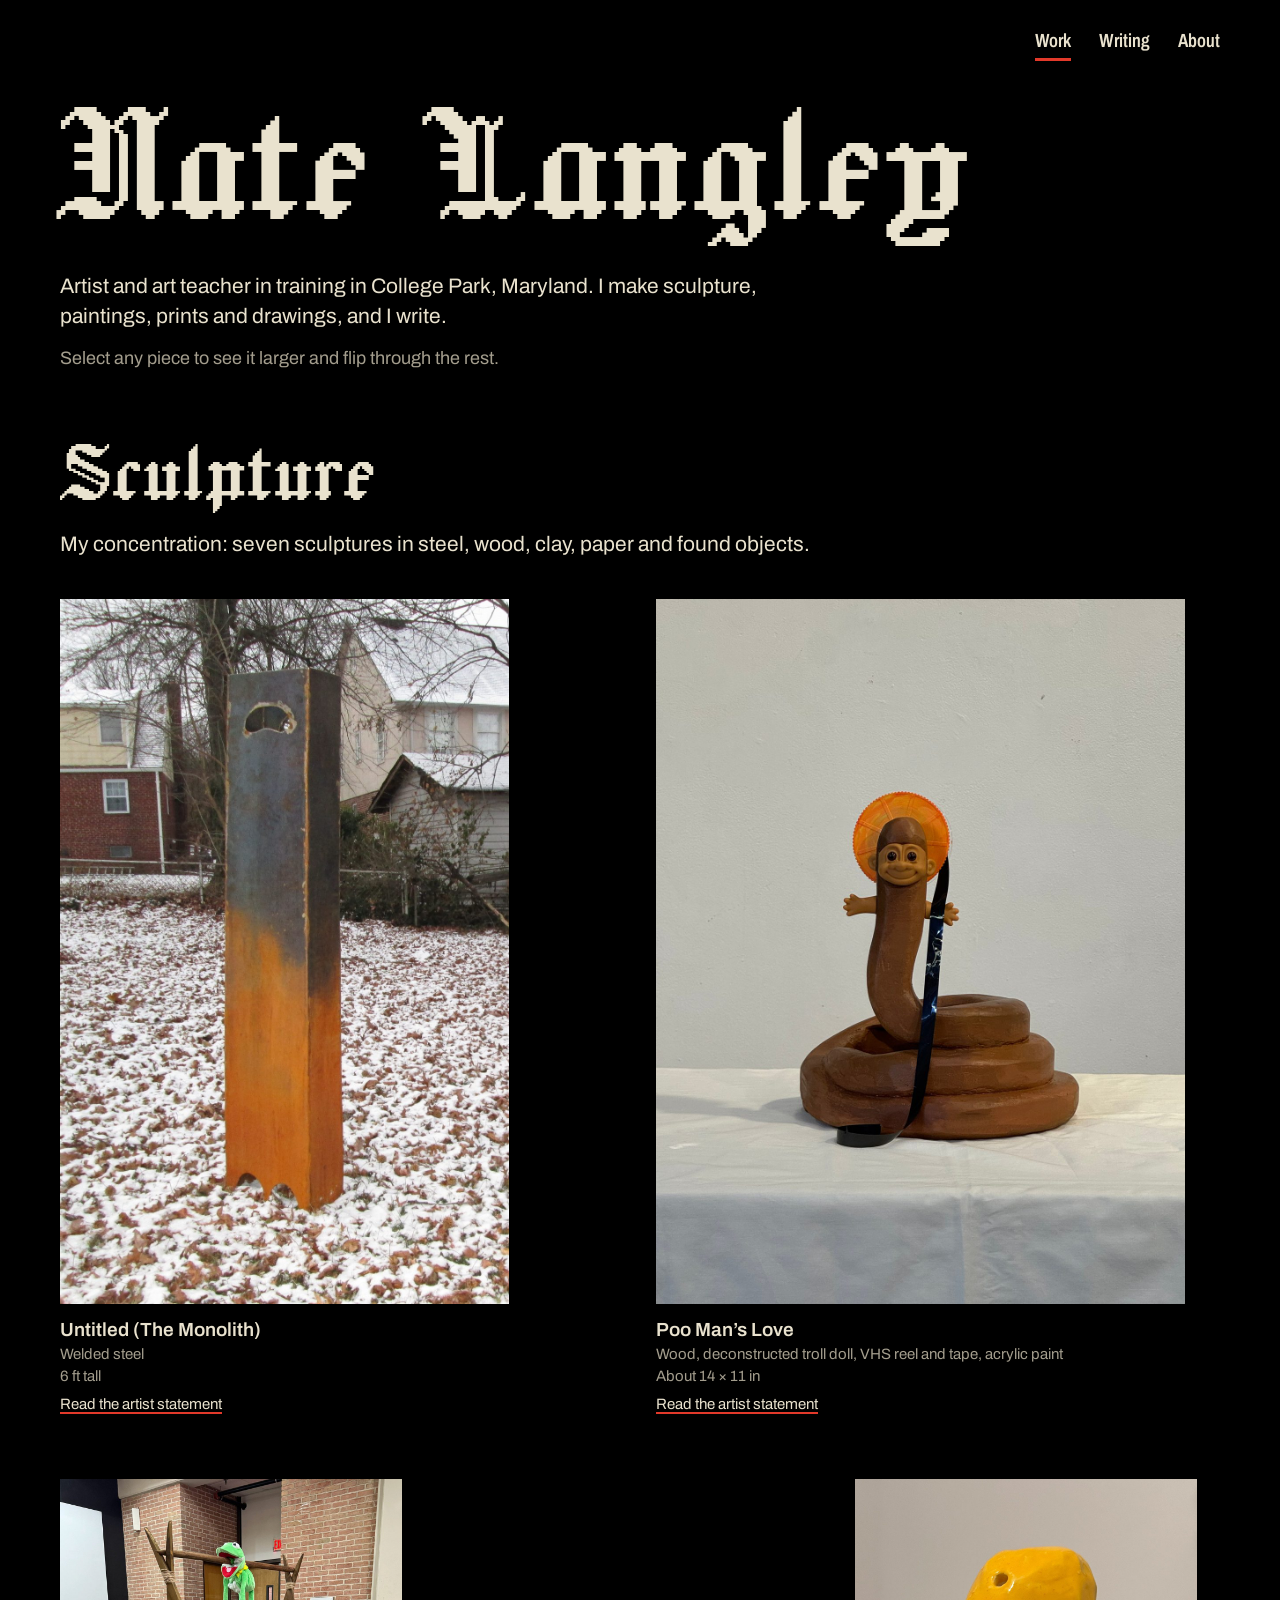
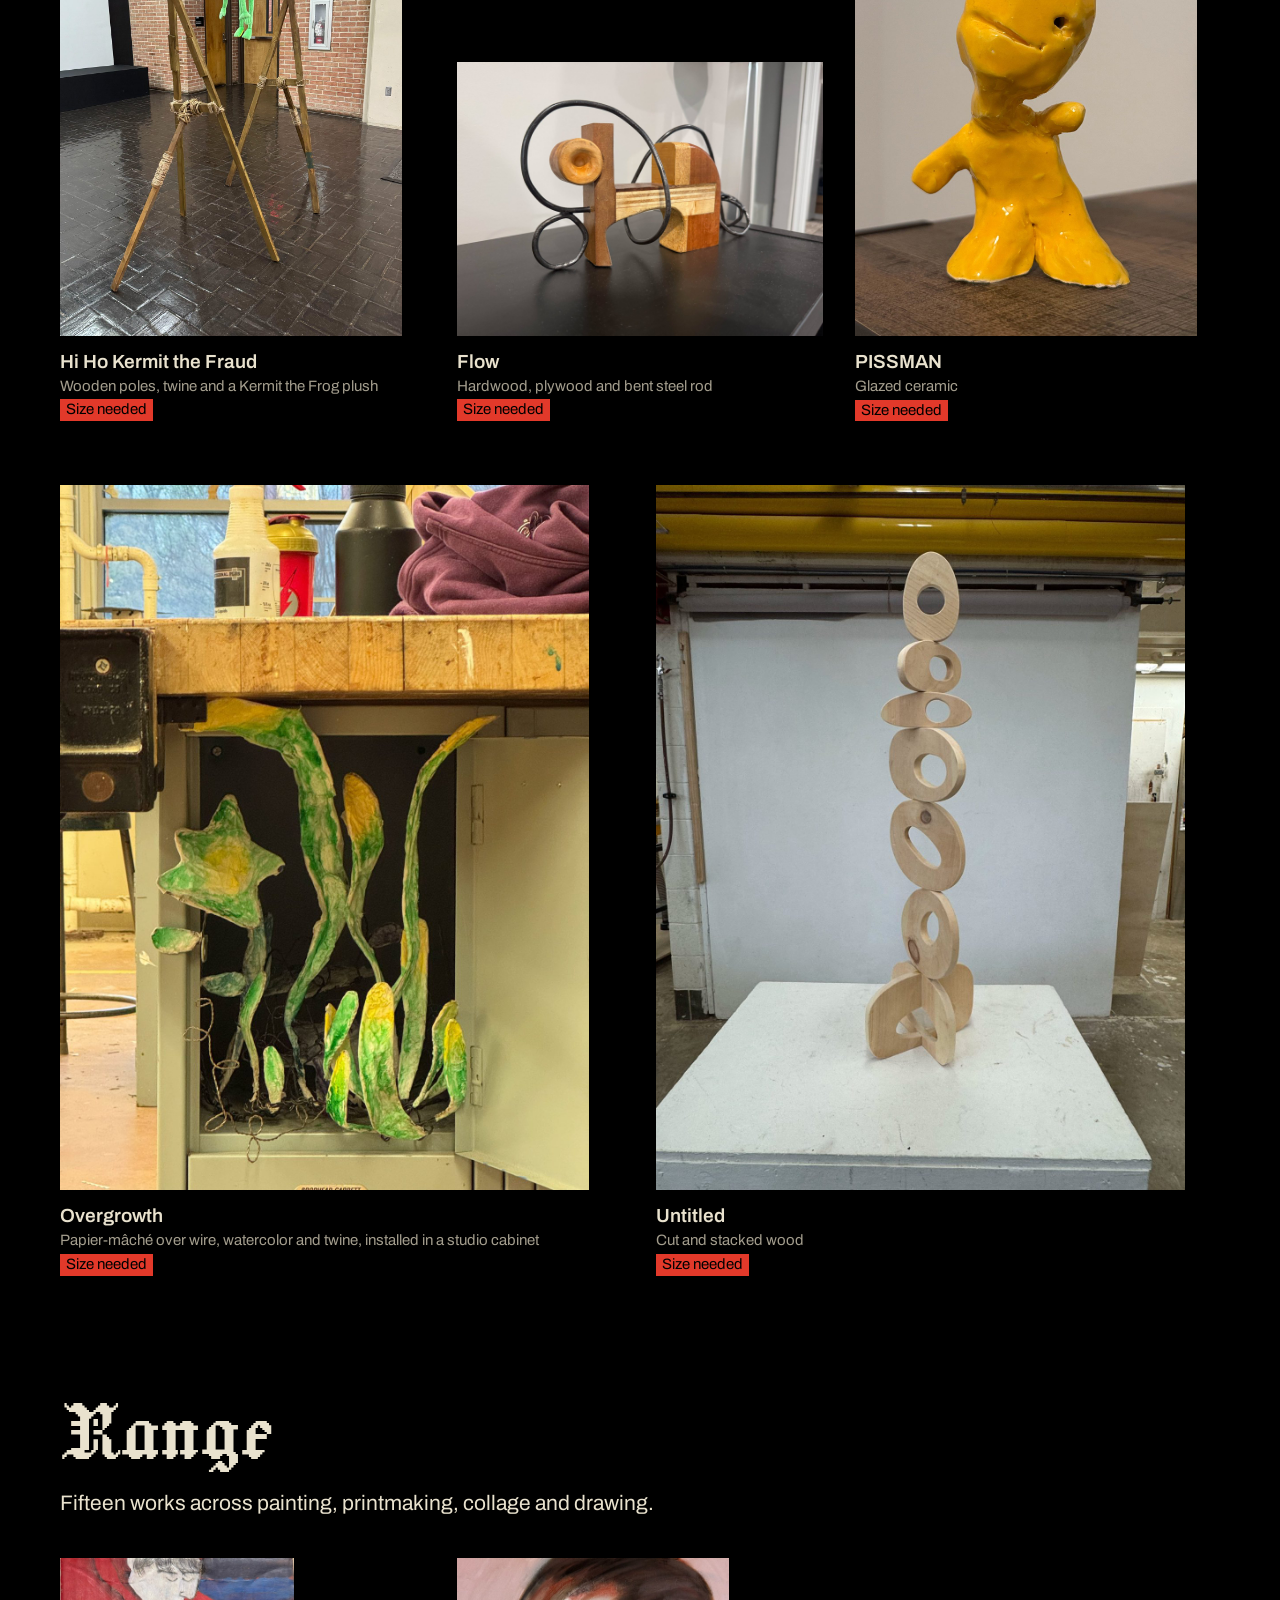
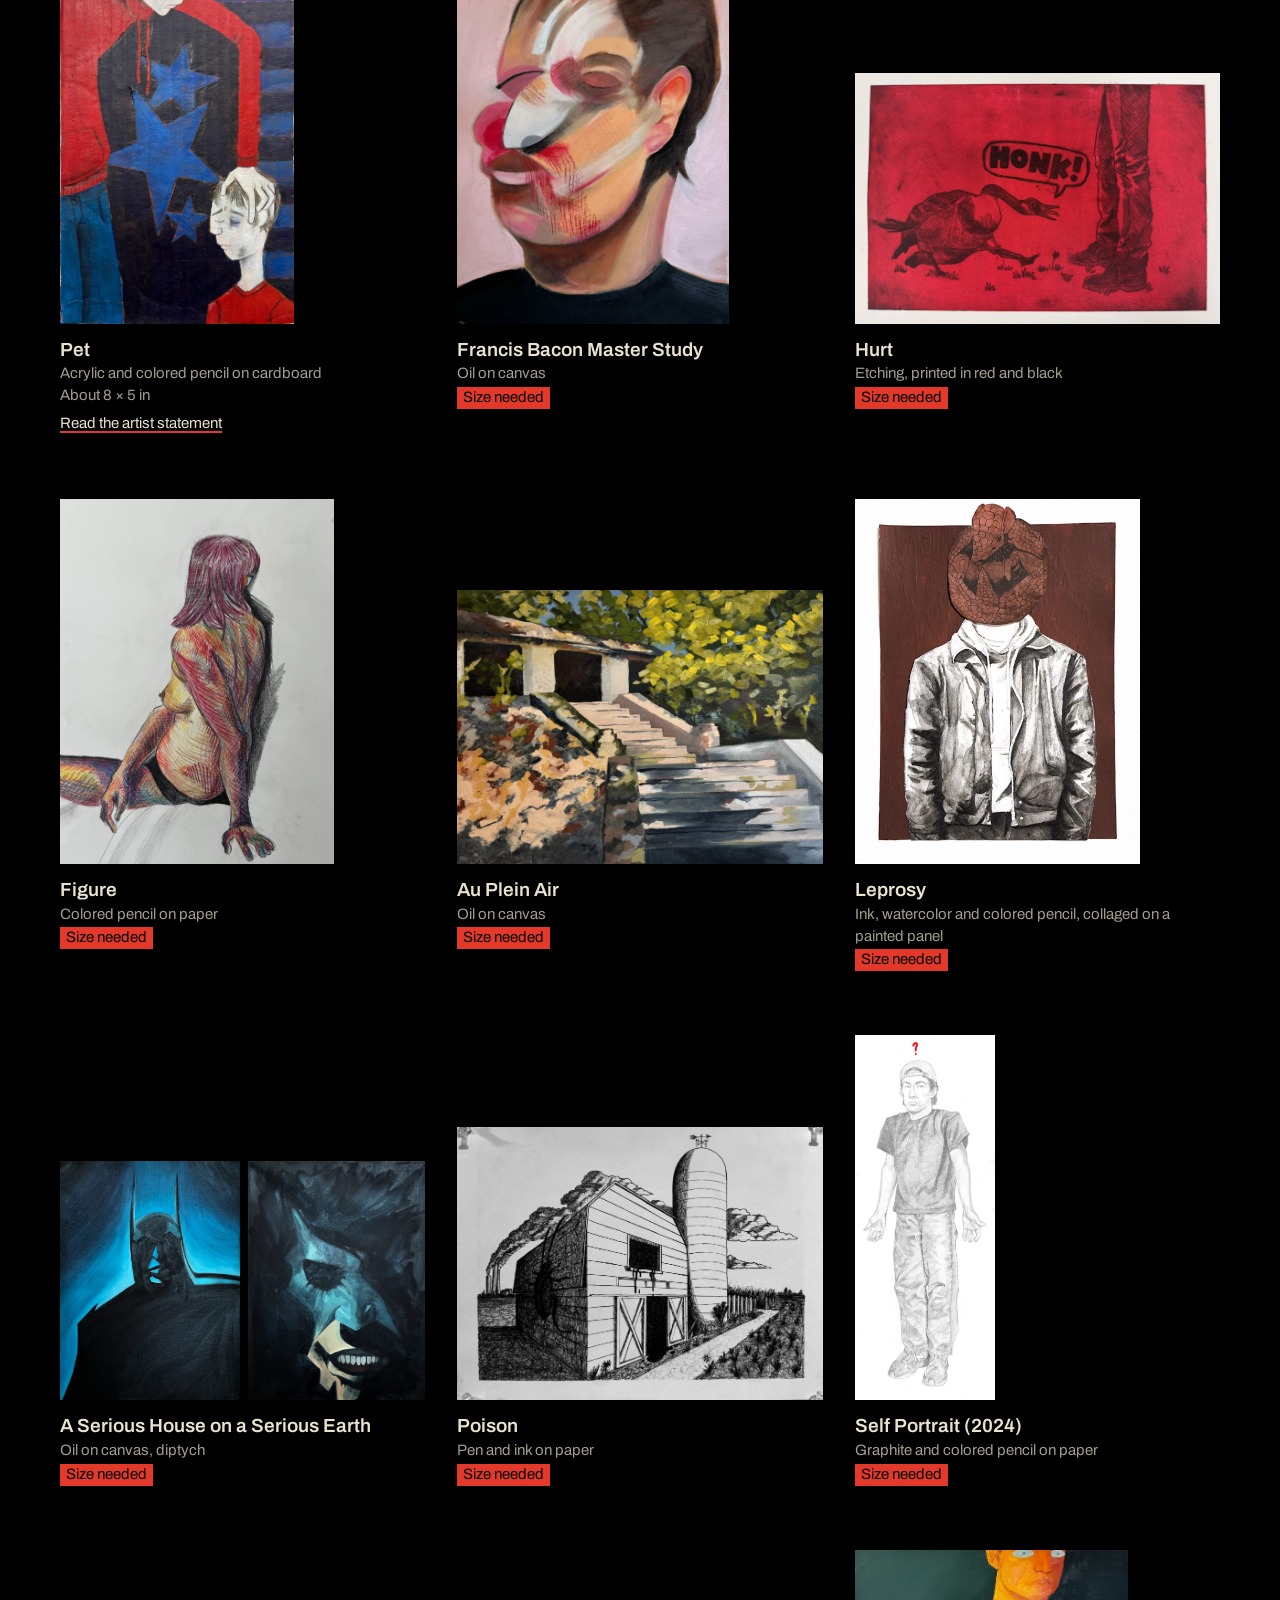
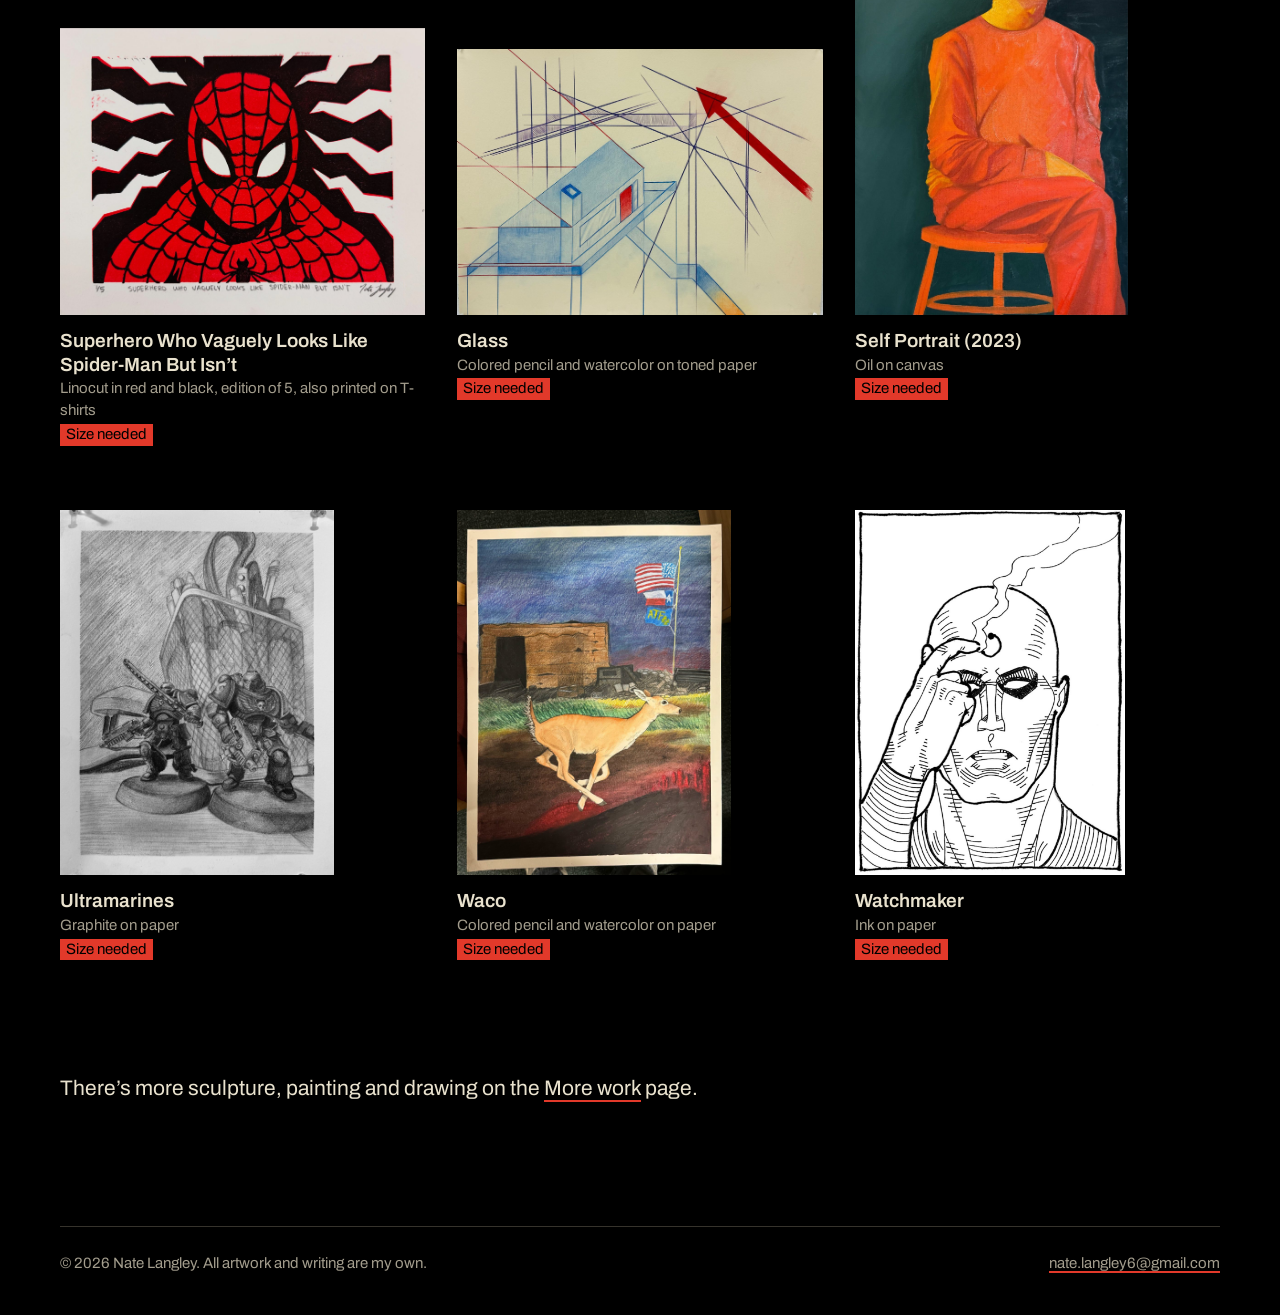
==== index.html @ f912df63 "Add files via upload" ====
<!DOCTYPE html>
<html lang="en">
<head>
<meta charset="utf-8">
<meta name="viewport" content="width=device-width, initial-scale=1">
<title>Nate Langley</title>
<meta name="description" content="The art portfolio of Nate Langley, an artist and art teacher in training in College Park, Maryland: sculpture, painting, printmaking and drawing.">
<link rel="stylesheet" href="style.css">
<!--
  HOW THIS SITE IS PUT TOGETHER
  * index.html (this page) holds the main portfolio: the sculpture
    concentration first, then the range of other media.
  * Each piece is one <figure class="work"> … </figure> block. To change a
    title, medium or size, edit the text inside its <figcaption>.
  * Sizes still to fill in say "Size needed". Search for that phrase, replace
    it with the size, and delete class="todo" from that line.
  * To add a piece: put the photo next to these files, copy a whole
    <figure> block, paste it where you want it, and change the file name,
    alt text (a short description for people who can't see the image),
    title and details. Extra photos of the same piece go in data-more,
    written as file.jpg|description, separated by semicolons.
  * Colors and fonts live in style.css. The pop-up viewer lives in viewer.js.
  * Keep every file in the same folder, with no subfolders, when you upload.
-->
</head>
<body>
<a class="skip" href="#main">Skip to content</a>

<header class="wrap top top-home">
  <nav aria-label="Main">
    <ul class="nav">
      <li><a href="index.html" aria-current="page">Work</a></li>
      <li><a href="writing.html">Writing</a></li>
      <li><a href="about.html">About</a></li>
    </ul>
  </nav>
</header>

<main id="main" class="wrap">
  <div class="mast">
    <h1>Nate Langley</h1>
    <p>Artist and art teacher in training in College Park, Maryland. I make sculpture, paintings, prints and drawings, and I write.</p>
    <p>Select any piece to see it larger and flip through the rest.</p>
  </div>

  <section class="set" id="sculpture" aria-labelledby="sculpture-h">
    <div class="set-head">
      <h2 id="sculpture-h">Sculpture</h2>
      <p>My concentration: seven sculptures in steel, wood, clay, paper and found objects.</p>
    </div>
  <div class="gallery gallery-feature">
    <figure class="work big" id="monolith">
      <a class="work-pic" href="monolith-snow.jpg" data-more="monolith-scale.jpg|The same column freshly welded, standing beside the artist, who is exactly its height.">
        <img src="monolith-snow.jpg" width="1019" height="1600" loading="lazy" alt="A tall square steel column standing in a snowy yard, rusted bright orange on its lower half, with a viewing hole cut near the top.">
      </a>
      <figcaption>
        <h3>Untitled (The Monolith)</h3>
        <p>Welded steel</p>
        <p>6 ft tall</p>
        <p class="statement-link"><a href="monolith.html">Read the artist statement</a></p>
      </figcaption>
    </figure>
    <figure class="work big" id="poo-mans-love">
      <a class="work-pic" href="poo-mans-love.jpg">
        <img src="poo-mans-love.jpg" width="1200" height="1600" loading="lazy" alt="A brown coiled serpent sculpture with a troll doll’s smiling face and open arms, an orange VHS reel behind its head like a halo, and a strip of videotape hanging down to the table.">
      </a>
      <figcaption>
        <h3>Poo Man’s Love</h3>
        <p>Wood, deconstructed troll doll, VHS reel and tape, acrylic paint</p>
        <p>About 14 × 11 in</p>
        <p class="statement-link"><a href="poo-mans-love.html">Read the artist statement</a></p>
      </figcaption>
    </figure>
    <figure class="work" id="kermit">
      <a class="work-pic" href="kermit-1.jpg" data-more="kermit-2.jpg|The same sculpture seen from the front, standing in a gallery hallway.">
        <img src="kermit-1.jpg" width="1200" height="1600" loading="lazy" alt="Two tall A-frames of wooden poles lashed together with twine hold up a crossbar, with a Kermit the Frog plush draped over it.">
      </a>
      <figcaption>
        <h3>Hi Ho Kermit the Fraud</h3>
        <p>Wooden poles, twine and a Kermit the Frog plush</p>
        <p class="todo">Size needed</p>
      </figcaption>
    </figure>
    <figure class="work" id="flow">
      <a class="work-pic" href="flow-1.jpg" data-more="flow-2.jpg|The same sculpture seen from the other side.">
        <img src="flow-1.jpg" width="1600" height="1200" loading="lazy" alt="A small sculpture of interlocking blocks of reddish hardwood and layered plywood, with a looping black steel rod winding around and through them.">
      </a>
      <figcaption>
        <h3>Flow</h3>
        <p>Hardwood, plywood and bent steel rod</p>
        <p class="todo">Size needed</p>
      </figcaption>
    </figure>
    <figure class="work" id="pissman">
      <a class="work-pic" href="pissman.jpg">
        <img src="pissman.jpg" width="1200" height="1600" loading="lazy" alt="A lumpy ceramic figure glazed bright yellow, with two holes for eyes, a wide mouth and stubby arms.">
      </a>
      <figcaption>
        <h3>PISSMAN</h3>
        <p>Glazed ceramic</p>
        <p class="todo">Size needed</p>
      </figcaption>
    </figure>
    <figure class="work big" id="overgrowth">
      <a class="work-pic" href="overgrowth.jpg">
        <img src="overgrowth.jpg" width="1200" height="1600" loading="lazy" alt="Green and yellow papier-mâché leaves and stems on wire, growing out of an open metal cabinet under a studio workbench.">
      </a>
      <figcaption>
        <h3>Overgrowth</h3>
        <p>Papier-mâché over wire, watercolor and twine, installed in a studio cabinet</p>
        <p class="todo">Size needed</p>
      </figcaption>
    </figure>
    <figure class="work big" id="untitled-wood">
      <a class="work-pic" href="untitled-wood.jpg">
        <img src="untitled-wood.jpg" width="1200" height="1600" loading="lazy" alt="A tall stack of rounded wooden shapes, each with a hole cut through it, balanced on a white plinth.">
      </a>
      <figcaption>
        <h3>Untitled</h3>
        <p>Cut and stacked wood</p>
        <p class="todo">Size needed</p>
      </figcaption>
    </figure>
  </div>
  </section>

  <section class="set" id="range" aria-labelledby="range-h">
    <div class="set-head">
      <h2 id="range-h">Range</h2>
      <p>Fifteen works across painting, printmaking, collage and drawing.</p>
    </div>
  <div class="gallery">
    <figure class="work" id="pet">
      <a class="work-pic" href="pet.jpg">
        <img src="pet.jpg" width="1026" height="1600" loading="lazy" alt="A painting in red, blue and black of a large figure in a starred hoodie resting a hand on the head of a smaller figure whose eyes are closed.">
      </a>
      <figcaption>
        <h3>Pet</h3>
        <p>Acrylic and colored pencil on cardboard</p>
        <p>About 8 × 5 in</p>
        <p class="statement-link"><a href="pet.html">Read the artist statement</a></p>
      </figcaption>
    </figure>
    <figure class="work" id="bacon-study">
      <a class="work-pic" href="bacon-study.jpg">
        <img src="bacon-study.jpg" width="1191" height="1600" loading="lazy" alt="A portrait in the style of Francis Bacon: a man’s face smeared and twisted with streaks of pink, white and red against a pale pink background.">
      </a>
      <figcaption>
        <h3>Francis Bacon Master Study</h3>
        <p>Oil on canvas</p>
        <p class="todo">Size needed</p>
      </figcaption>
    </figure>
    <figure class="work" id="hurt">
      <a class="work-pic" href="hurt.jpg" data-more="hurt-editions.jpg|Four prints of the same etching laid out on a table, in black, in red, and in black with a red speech bubble.">
        <img src="hurt.jpg" width="1600" height="1099" loading="lazy" alt="An etching printed on red of a goose honking at a pair of legs in jeans and boots, with a speech bubble that says HONK!">
      </a>
      <figcaption>
        <h3>Hurt</h3>
        <p>Etching, printed in red and black</p>
        <p class="todo">Size needed</p>
      </figcaption>
    </figure>
    <figure class="work" id="figure">
      <a class="work-pic" href="figure.jpg">
        <img src="figure.jpg" width="1200" height="1600" loading="lazy" alt="A colored pencil drawing of a seated nude woman seen from behind, with magenta hair and crosshatched skin in red, yellow and blue.">
      </a>
      <figcaption>
        <h3>Figure</h3>
        <p>Colored pencil on paper</p>
        <p class="todo">Size needed</p>
      </figcaption>
    </figure>
    <figure class="work" id="au-plein-air">
      <a class="work-pic" href="au-plein-air.jpg">
        <img src="au-plein-air.jpg" width="1600" height="1200" loading="lazy" alt="A plein air oil painting of stone steps leading up to an old building, with dappled sunlight and yellow-green leaves.">
      </a>
      <figcaption>
        <h3>Au Plein Air</h3>
        <p>Oil on canvas</p>
        <p class="todo">Size needed</p>
      </figcaption>
    </figure>
    <figure class="work" id="leprosy">
      <a class="work-pic" href="leprosy.jpg">
        <img src="leprosy.jpg" width="967" height="1240" loading="lazy" alt="A collage of a figure in a jacket and hoodie, drawn in gray ink wash, whose head is a curled-up armadillo, against a dark red painted background.">
      </a>
      <figcaption>
        <h3>Leprosy</h3>
        <p>Ink, watercolor and colored pencil, collaged on a painted panel</p>
        <p class="todo">Size needed</p>
      </figcaption>
    </figure>
    <figure class="work" id="serious-house">
      <a class="work-pic" href="serious-diptych.jpg" data-more="serious-house.jpg|Left panel: Batman’s silhouette, cape and pointed ears, against a bright blue light.;serious-earth.jpg|Right panel: the Joker’s face, mostly in shadow, with a wide grin.">
        <img src="serious-diptych.jpg" width="1829" height="1200" loading="lazy" alt="Two dark paintings side by side: Batman’s silhouette against a bright blue light, and the Joker’s grinning face in shadow.">
      </a>
      <figcaption>
        <h3>A Serious House on a Serious Earth</h3>
        <p>Oil on canvas, diptych</p>
        <p class="todo">Size needed</p>
      </figcaption>
    </figure>
    <figure class="work" id="poison">
      <a class="work-pic" href="poison.jpg">
        <img src="poison.jpg" width="1600" height="1195" loading="lazy" alt="A pen and ink drawing in perspective of a barn and silo, with factory smokestacks behind it and the shadow of a large spider on the barn wall.">
      </a>
      <figcaption>
        <h3>Poison</h3>
        <p>Pen and ink on paper</p>
        <p class="todo">Size needed</p>
      </figcaption>
    </figure>
    <figure class="work" id="self-portrait-2024">
      <a class="work-pic" href="self-portrait-2024.jpg">
        <img src="self-portrait-2024.jpg" width="615" height="1600" loading="lazy" alt="A full-length graphite drawing of the artist in a backwards cap and T-shirt, shrugging, with a small red question mark above his head.">
      </a>
      <figcaption>
        <h3>Self Portrait (2024)</h3>
        <p>Graphite and colored pencil on paper</p>
        <p class="todo">Size needed</p>
      </figcaption>
    </figure>
    <figure class="work" id="superhero">
      <a class="work-pic" href="superhero.jpg" data-more="superhero-shirts.jpg|The same design printed on three T-shirts, one in red and black on white and two in black on gray.">
        <img src="superhero.jpg" width="1600" height="1258" loading="lazy" alt="A red and black linocut of a masked superhero in a web-patterned suit, with jagged black shapes radiating out behind him.">
      </a>
      <figcaption>
        <h3>Superhero Who Vaguely Looks Like Spider-Man But Isn’t</h3>
        <p>Linocut in red and black, edition of 5, also printed on T-shirts</p>
        <p class="todo">Size needed</p>
      </figcaption>
    </figure>
    <figure class="work" id="glass">
      <a class="work-pic" href="glass.jpg">
        <img src="glass.jpg" width="1600" height="1166" loading="lazy" alt="A perspective drawing of a glass house on stilts in blue pencil and wash, crossed by long ruled lines and a large red arrow.">
      </a>
      <figcaption>
        <h3>Glass</h3>
        <p>Colored pencil and watercolor on toned paper</p>
        <p class="todo">Size needed</p>
      </figcaption>
    </figure>
    <figure class="work" id="self-portrait-2023">
      <a class="work-pic" href="self-portrait-2023.jpg">
        <img src="self-portrait-2023.jpg" width="1198" height="1600" loading="lazy" alt="A painting of the artist seated on a stool, painted almost entirely in hot orange and red against a dark teal background.">
      </a>
      <figcaption>
        <h3>Self Portrait (2023)</h3>
        <p>Oil on canvas</p>
        <p class="todo">Size needed</p>
      </figcaption>
    </figure>
    <figure class="work" id="ultramarines">
      <a class="work-pic" href="ultramarines.jpg">
        <img src="ultramarines.jpg" width="1201" height="1600" loading="lazy" alt="A graphite drawing of two armored Warhammer miniatures standing in front of a mesh cup full of brushes and pens.">
      </a>
      <figcaption>
        <h3>Ultramarines</h3>
        <p>Graphite on paper</p>
        <p class="todo">Size needed</p>
      </figcaption>
    </figure>
    <figure class="work" id="waco">
      <a class="work-pic" href="waco.jpg">
        <img src="waco.jpg" width="1200" height="1600" loading="lazy" alt="A colored pencil drawing of a deer running across dark red ground past a ruined building, under a flagpole flying the U.S. flag, the Texas flag and an ATF flag.">
      </a>
      <figcaption>
        <h3>Waco</h3>
        <p>Colored pencil and watercolor on paper</p>
        <p class="todo">Size needed</p>
      </figcaption>
    </figure>
    <figure class="work" id="watchmaker">
      <a class="work-pic" href="watchmaker.jpg">
        <img src="watchmaker.jpg" width="948" height="1280" loading="lazy" alt="A comic-style ink drawing of a bald, masked man rubbing his eye while smoke rises from his forehead.">
      </a>
      <figcaption>
        <h3>Watchmaker</h3>
        <p>Ink on paper</p>
        <p class="todo">Size needed</p>
      </figcaption>
    </figure>
  </div>
  </section>

  <p class="more-note">There’s more sculpture, painting and drawing on the <a href="more.html">More work</a> page.</p>
</main>

<footer class="wrap foot">
  <p>&copy; 2026 Nate Langley. All artwork and writing are my own.</p>
  <p><a href="mailto:nate.langley6@gmail.com">nate.langley6@gmail.com</a></p>
</footer>

<dialog class="viewer" id="viewer" aria-label="Artwork viewer">
  <div class="viewer-pics"></div>
  <div class="viewer-info">
    <div class="viewer-caption"></div>
    <div class="viewer-controls">
      <p class="viewer-count"></p>
      <div class="viewer-buttons">
        <button type="button" data-go="-1">Previous</button>
        <button type="button" data-go="1">Next</button>
        <button type="button" data-close>Close</button>
      </div>
    </div>
  </div>
</dialog>
<script src="viewer.js"></script>
</body>
</html>
---- style.css ----
/*
  Nate Langley — site styles
  Every page uses this one file, so a change here changes the whole site.
  Colors and fonts are set once, in :root below.
*/

@font-face{
  font-family:"Jacquard 24";
  src:url("jacquard-24-latin-400-normal.woff2") format("woff2");
  font-weight:400; font-style:normal; font-display:swap;
}
@font-face{
  font-family:"Archivo";
  src:url("archivo-latin-standard-normal.woff2") format("woff2-variations"),
      url("archivo-latin-standard-normal.woff2") format("woff2");
  font-weight:100 900; font-stretch:62% 125%; font-style:normal; font-display:swap;
}
@font-face{
  font-family:"Archivo";
  src:url("archivo-latin-standard-italic.woff2") format("woff2-variations"),
      url("archivo-latin-standard-italic.woff2") format("woff2");
  font-weight:100 900; font-stretch:62% 125%; font-style:italic; font-display:swap;
}

:root{
  --ink:#000000;      /* background */
  --bone:#E9E2CE;     /* main text */
  --ash:#A39D8D;      /* captions and small details */
  --red:#E2392A;      /* links and highlights only */
  --edge:#36332C;     /* thin dividing lines */

  --display:"Jacquard 24",Georgia,serif;
  --text:"Archivo",Arial,Helvetica,sans-serif;

  --wrap:1240px;
  --gut:clamp(20px,4vw,40px);
}

*,*::before,*::after{box-sizing:border-box}
html{background:var(--ink);color:var(--bone);-webkit-text-size-adjust:100%}
body{margin:0;font:400 18px/1.6 var(--text);font-stretch:100%}
img{display:block;max-width:100%;height:auto}
h1,h2,h3{font-weight:600;line-height:1.25}

a{
  color:inherit;
  text-decoration:underline;
  text-decoration-color:var(--red);
  text-decoration-thickness:2px;
  text-underline-offset:.22em;
}
a:hover{color:var(--red)}
:focus-visible{outline:2px solid var(--bone);outline-offset:4px}
::selection{background:var(--red);color:var(--ink)}

.skip{position:absolute;left:-9999px;top:0}
.skip:focus{left:var(--gut);top:12px;z-index:5;padding:8px 12px;background:var(--bone);color:var(--ink)}

.wrap{max-width:var(--wrap);margin:0 auto;padding-left:var(--gut);padding-right:var(--gut)}

/* ---------- header ---------- */
.top{
  display:flex; flex-wrap:wrap; align-items:center; justify-content:space-between;
  gap:12px 32px;
  padding-top:24px; padding-bottom:24px;
}
.top-home{justify-content:flex-end}
.home-link{font:400 48px/1 var(--display);text-decoration:none}
.home-link:hover{color:var(--red)}
.nav{display:flex;gap:28px;margin:0;padding:0;list-style:none}
.nav a{
  display:block;
  padding:2px 0;
  font-size:19px; font-weight:600; font-stretch:75%;
  text-decoration:none;
  border-bottom:3px solid transparent;
}
.nav a:hover{color:var(--bone);border-bottom-color:var(--red)}
.nav a[aria-current]{border-bottom-color:var(--red)}

/* ---------- home ---------- */
.mast{padding:0 0 56px}
.mast h1{
  margin:0 0 0 -.04em;
  font:400 192px/.82 var(--display);
}
.mast p{margin:28px 0 0;max-width:36em;font-size:21px;line-height:1.45}
.mast p + p{margin-top:12px;font-size:18px;line-height:1.6;color:var(--ash)}

/* a group of work, such as Sculpture or Range */
.set{margin:0 0 112px}
.set-head{margin:0 0 40px}
.set-head h2{margin:0;font:400 96px/.9 var(--display)}
.set-head p{margin:14px 0 0;max-width:40em;font-size:21px;line-height:1.45}
.title ~ .set .set-head h2{font-size:72px}

/* the gallery: every photo sits in the same-shaped box, shown whole and
   lined up on its bottom-left corner so the captions line up below it */
.gallery{display:grid;grid-template-columns:repeat(12,minmax(0,1fr));gap:64px 32px}
.work{grid-column:span 4;margin:0;min-width:0}
.gallery-feature .work.big{grid-column:span 6}
.work-pic{display:block}
.work-pic img{width:100%;height:auto}
@media (min-width:621px){
  .work-pic img{aspect-ratio:1/1;object-fit:contain;object-position:left bottom}
  .gallery-feature .work-pic img{aspect-ratio:4/5}
}
.work-pic:hover img{opacity:.85}
.work figcaption{margin-top:14px;color:var(--bone)}
.work h3{margin:0 0 2px;font-size:19px}
.work figcaption p{margin:0;font-size:15px;line-height:1.45;color:var(--ash)}
.work .statement-link{margin-top:6px}
.work .statement-link a{color:var(--bone)}
.todo{display:inline-block;margin-top:2px !important;padding:0 6px;color:var(--ink) !important;background:var(--red)}

.more-note{margin:0;font-size:21px}

/* ---------- page titles ---------- */
.title{margin:24px 0 40px;font:400 96px/.9 var(--display)}

/* ---------- one artwork ---------- */
.piece{display:grid;grid-template-columns:minmax(0,7fr) minmax(0,5fr);gap:56px;align-items:start}
.pics{display:grid;gap:40px}
.pics-stick{position:sticky;top:24px}
.pics a{display:block}
figure{margin:0}
figcaption{margin-top:10px;font-size:15px;line-height:1.45;color:var(--ash)}

.facts{
  display:grid; grid-template-columns:max-content minmax(0,1fr); gap:8px 24px;
  margin:0 0 32px; padding:0 0 28px;
  border-bottom:1px solid var(--edge);
}
.facts dt{font-weight:600;font-stretch:75%;color:var(--ash)}
.facts dd{margin:0}

.prose p{margin:0 0 1em;max-width:62ch}
.prose p:last-child{margin-bottom:0}

.quote{margin:0 0 36px;padding:2px 0 2px 22px;border-left:3px solid var(--red)}
.quote p{margin:0;font-style:italic;max-width:60ch}
.quote cite{display:block;margin-top:12px;font-style:normal;font-size:15px;line-height:1.45;color:var(--ash)}

.pager{
  display:flex; flex-wrap:wrap; justify-content:space-between; gap:16px 32px;
  margin:88px 0 0; padding-top:24px;
  border-top:1px solid var(--edge);
}
.pager a{text-decoration:none;font-size:19px;font-weight:600;font-stretch:75%}
.pager a:last-child{text-align:right;margin-left:auto}
.pager small{display:block;font-size:15px;font-weight:400;font-stretch:100%;color:var(--ash)}
.pager a:hover small{color:var(--ash)}

/* ---------- writing ---------- */
.intro{margin:0 0 40px;max-width:40em;font-size:21px;line-height:1.45}
.texts{margin:0;padding:0;list-style:none;max-width:780px}
.texts li{padding:28px 0 30px;border-top:1px solid var(--edge)}
.texts h2{margin:0;font-size:24px}
.texts .kind{margin:2px 0 12px;font-size:15px;color:var(--ash)}
.texts p{margin:0 0 14px;max-width:62ch}
.texts p:last-child{margin:0}

/* ---------- about ---------- */
.about{display:grid;grid-template-columns:minmax(0,4fr) minmax(0,8fr);gap:56px;align-items:start}
.about-side{position:sticky;top:24px}
.about-side figure{max-width:380px}
.reach{margin:28px 0 0;padding:0;list-style:none}
.reach li{margin:0 0 14px}
.button{
  display:inline-block;
  padding:11px 18px;
  font-size:19px; font-weight:600; font-stretch:75%;
  color:var(--ink); background:var(--bone);
  text-decoration:none;
}
.button:hover{color:var(--ink);background:var(--red)}

.about h2{margin:56px 0 18px;font-size:21px}
.about .prose + h2{margin-top:56px}

.dogma{max-width:560px;padding:26px 30px 28px;border:2px solid var(--red)}
.dogma-name{margin:0;font:400 144px/.8 var(--display)}
.dogma p{margin:0}
.dogma .when{margin-top:18px;font-size:21px;font-weight:600}
.dogma .what{color:var(--ash)}

.cv{margin:0;padding:0;list-style:none;max-width:62ch}
.cv li{margin:0 0 22px}
.cv b{display:block;font-weight:600}
.cv span{display:block;font-size:15px;color:var(--ash)}

/* ---------- pop-up viewer ---------- */
html.viewing{overflow:hidden}
.viewer{
  width:100vw; height:100vh; height:100dvh; max-width:none; max-height:none;
  margin:0; padding:0; border:0;
  color:var(--bone); background:var(--ink);
}
.viewer::backdrop{background:var(--ink)}
.viewer[open]{display:grid;grid-template-columns:minmax(0,1fr) 360px}
.viewer-pics{
  overflow-y:auto;
  display:flex; flex-direction:column; align-items:center; gap:40px;
  padding:32px;
}
.viewer-pics img{
  flex:none;
  max-width:100%; max-height:calc(100dvh - 64px);
  width:auto; height:auto;
}
.viewer-info{
  display:flex; flex-direction:column; justify-content:space-between; gap:24px;
  padding:40px 40px 32px 8px;
}
.viewer-caption h3{margin:0 0 8px;font-size:24px;line-height:1.25}
.viewer-caption p{margin:0 0 4px;color:var(--ash)}
.viewer-caption .statement-link{margin-top:14px}
.viewer-caption .statement-link a{color:var(--bone)}
.viewer-caption .viewer-hint{margin-top:14px;color:var(--bone)}
.viewer-count{margin:0 0 12px;font-size:15px;color:var(--ash)}
.viewer-buttons{display:flex;flex-wrap:wrap;gap:10px}
.viewer-buttons button{
  padding:9px 14px;
  font:600 19px/1 var(--text); font-stretch:75%;
  color:var(--bone); background:none;
  border:2px solid var(--edge);
  cursor:pointer;
}
.viewer-buttons button:hover{border-color:var(--red)}
.viewer-buttons [data-close]{margin-left:auto}

/* ---------- 404 ---------- */
.lost p{font-size:21px;max-width:36em}

/* ---------- footer ---------- */
.foot{
  display:flex; flex-wrap:wrap; justify-content:space-between; gap:8px 24px;
  width:calc(100% - 2 * var(--gut)); max-width:calc(var(--wrap) - 2 * var(--gut));
  margin:120px auto 0; padding:24px 0 40px;
  border-top:1px solid var(--edge);
  font-size:15px; color:var(--ash);
}
.foot p{margin:0}

/* ---------- smaller screens ---------- */
@media (max-width:1180px){
  .mast h1{font-size:144px}
}
@media (max-width:900px){
  .mast h1{font-size:120px}
  .title,.set-head h2{font-size:72px}
  .piece,.about{grid-template-columns:minmax(0,1fr);gap:40px}
  .pics-stick,.about-side{position:static}
  .gallery{gap:48px 20px}
  .work,.gallery-feature .work.big{grid-column:span 6}
  .viewer[open]{grid-template-columns:minmax(0,1fr);grid-template-rows:minmax(0,1fr) auto}
  .viewer-pics{padding:20px 20px 0}
  .viewer-pics img{max-height:calc(100dvh - 240px)}
  .viewer-info{padding:16px 20px 20px;gap:12px}
  .viewer-caption h3{font-size:19px;margin-bottom:2px}
  .viewer-caption p{font-size:15px;margin:0}
  .viewer-caption .statement-link{margin-top:6px}
}
@media (max-width:620px){
  body{font-size:17px}
  .top{padding-top:18px;padding-bottom:18px}
  .home-link{font-size:48px}
  .nav{gap:22px}
  .mast{padding-bottom:40px}
  .mast h1{font-size:96px;line-height:.86}
  .mast p{font-size:19px}
  .title,.set-head h2,.title ~ .set .set-head h2{font-size:48px}
  .title{margin:12px 0 28px}
  .set{margin-bottom:88px}
  .set-head{margin-bottom:28px}
  .set-head p,.more-note{font-size:19px}
  .work,.gallery-feature .work.big{grid-column:1/-1}
  .intro{font-size:19px}
  .dogma{padding:22px 22px 24px}
  .dogma-name{font-size:96px}
  .pager{margin-top:64px}
  .foot{margin-top:88px}
}
@media (max-width:400px){
  .mast h1{font-size:72px}
}
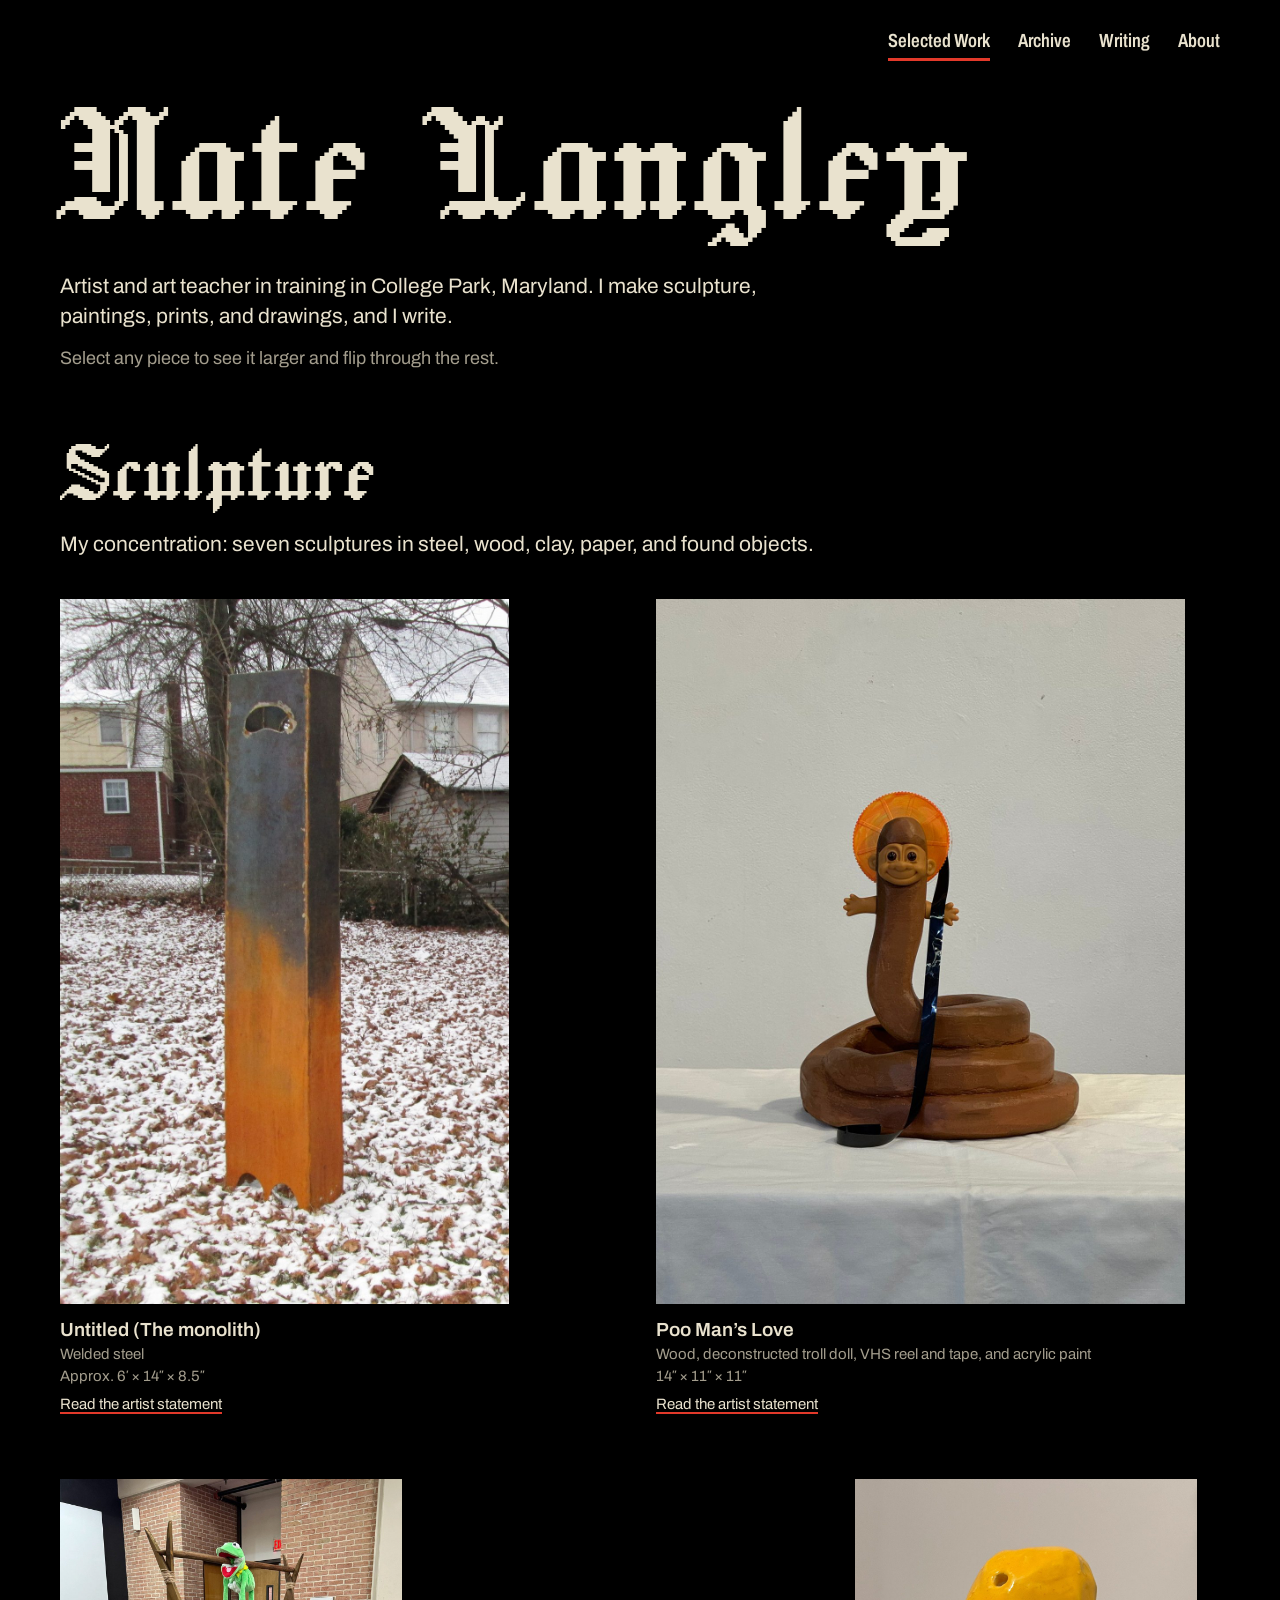
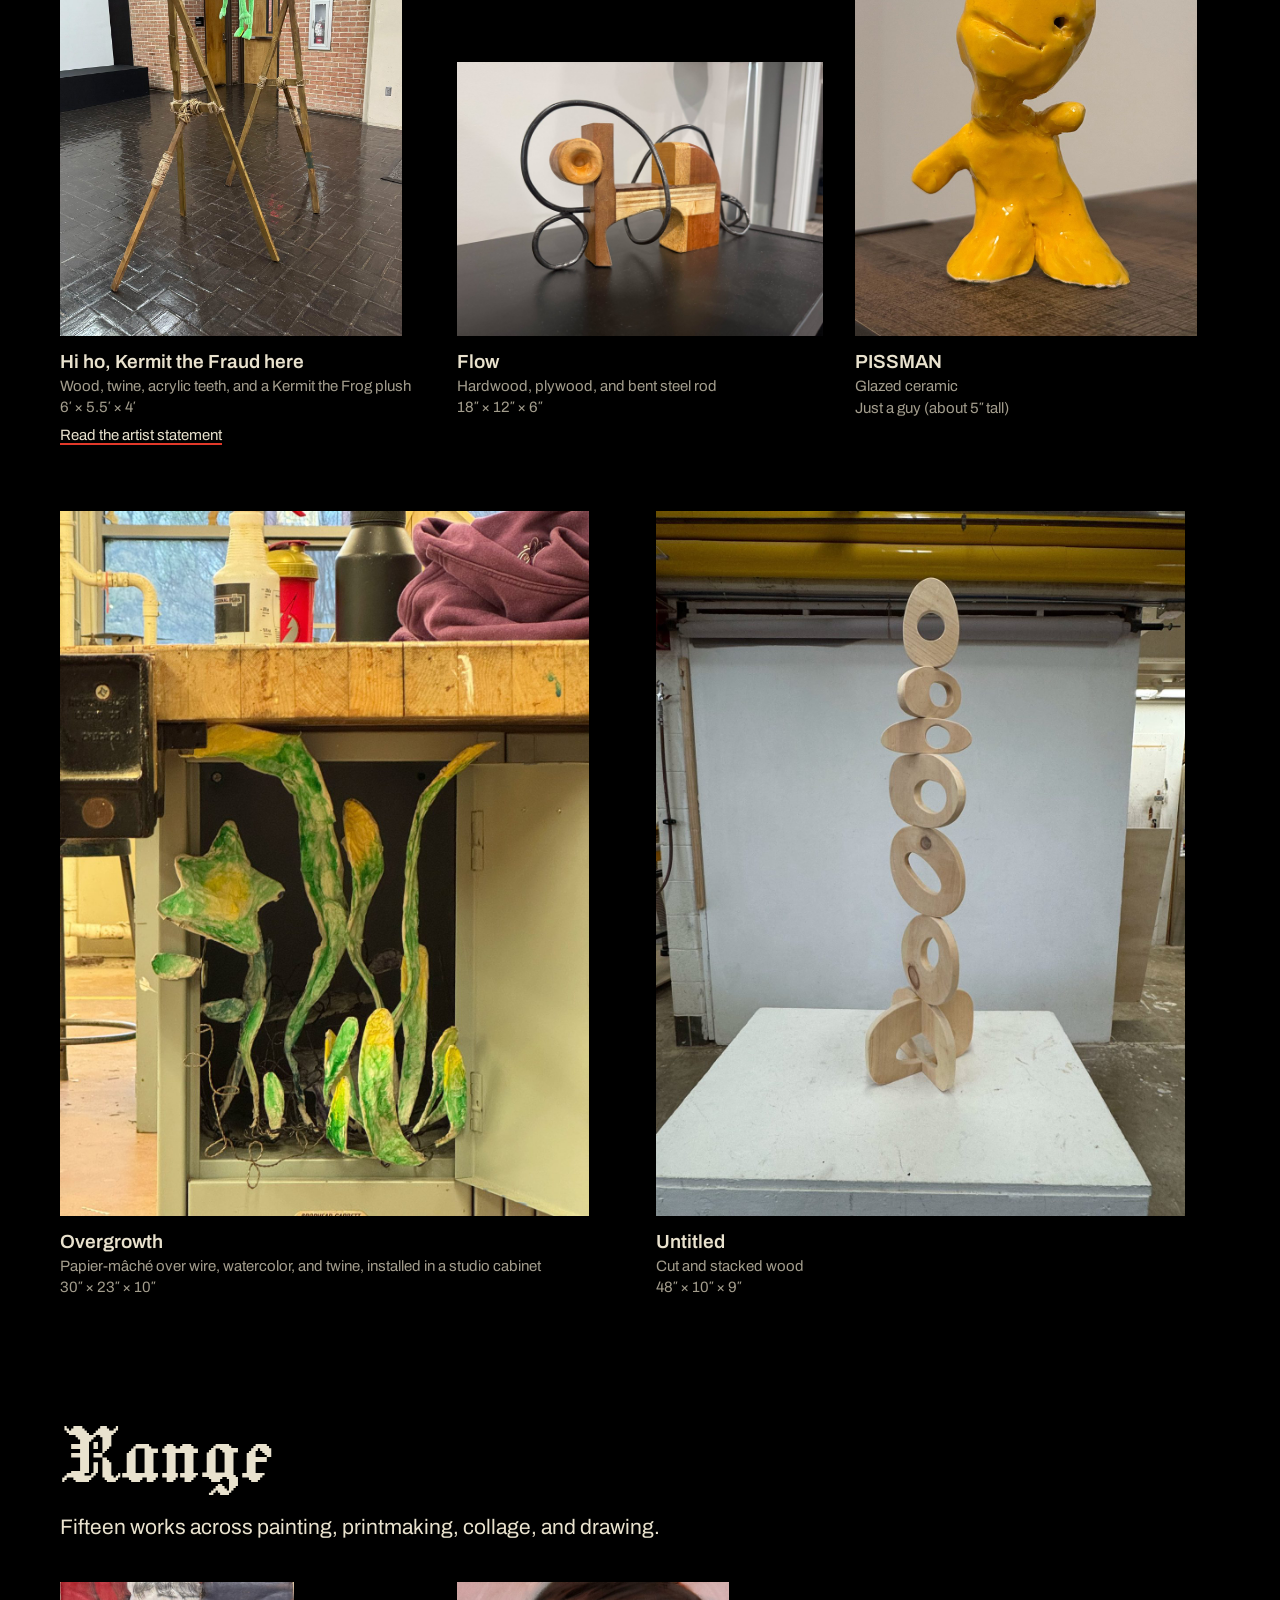
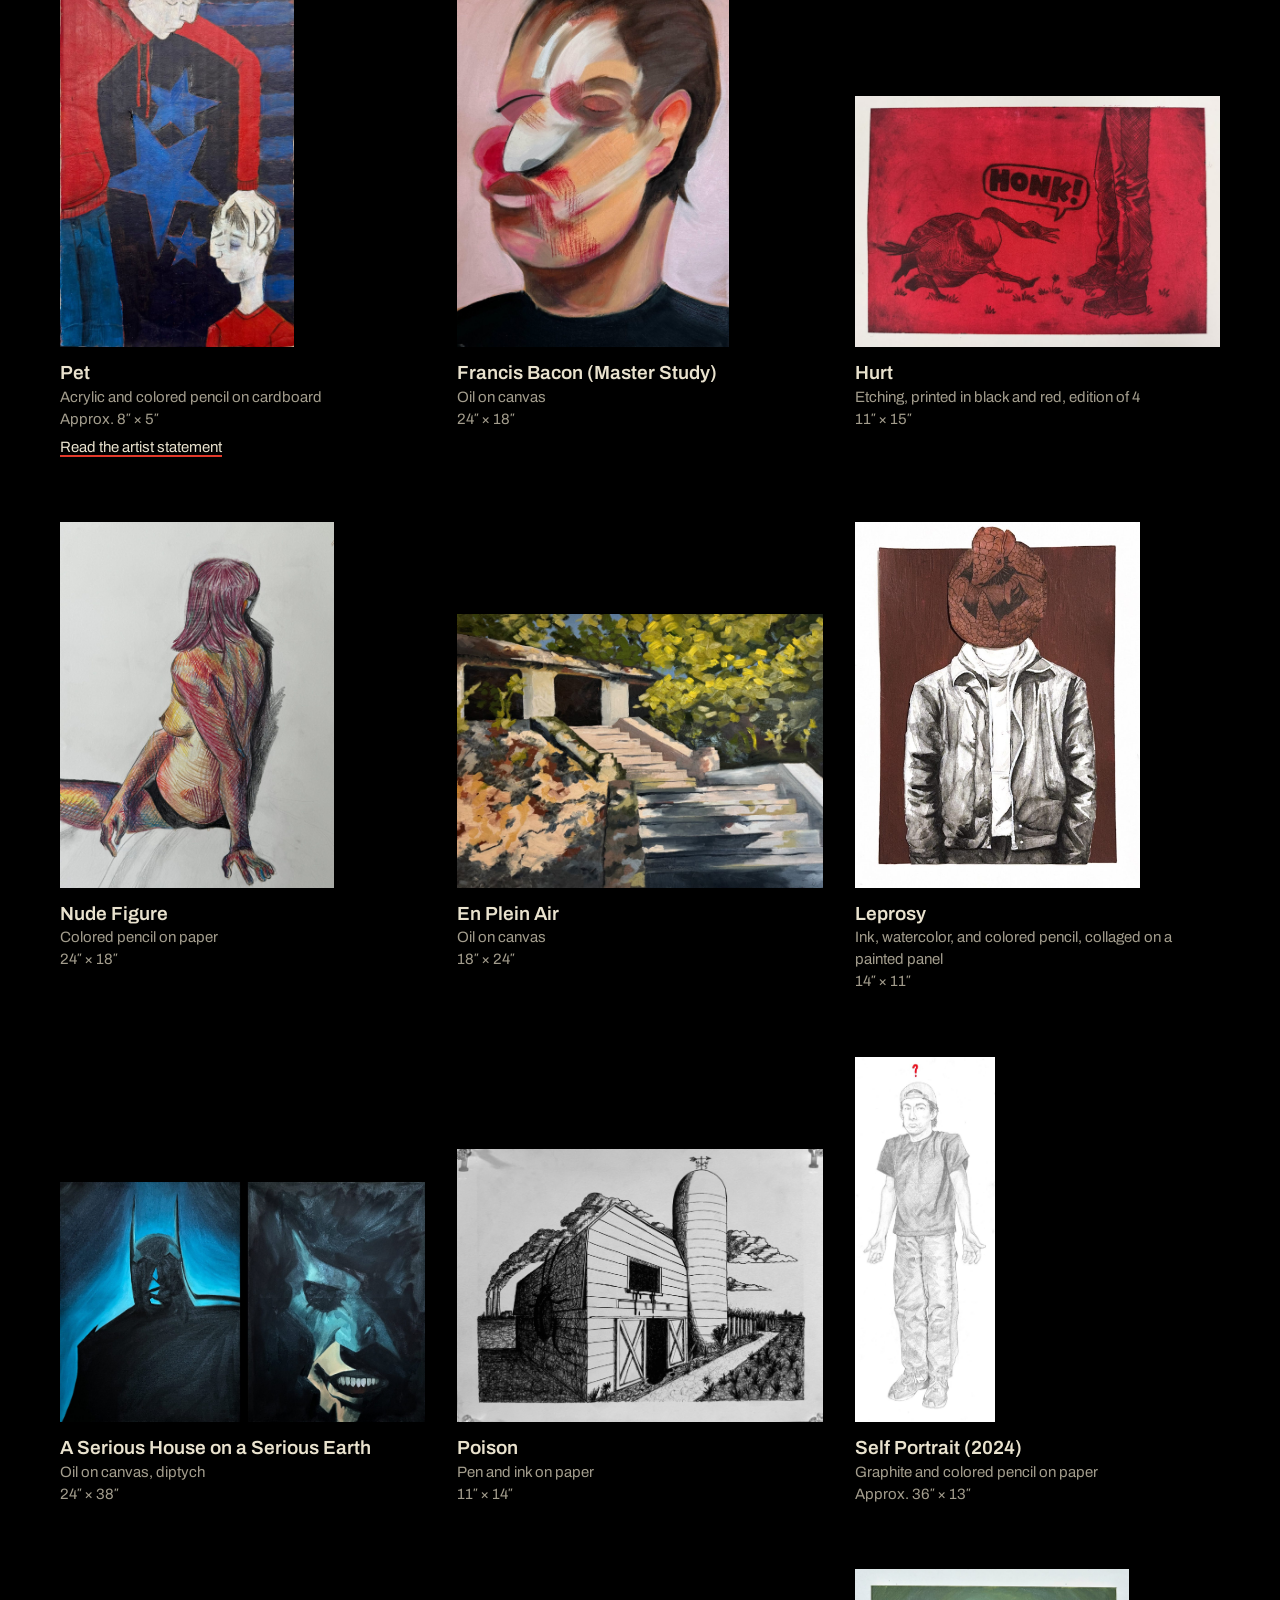
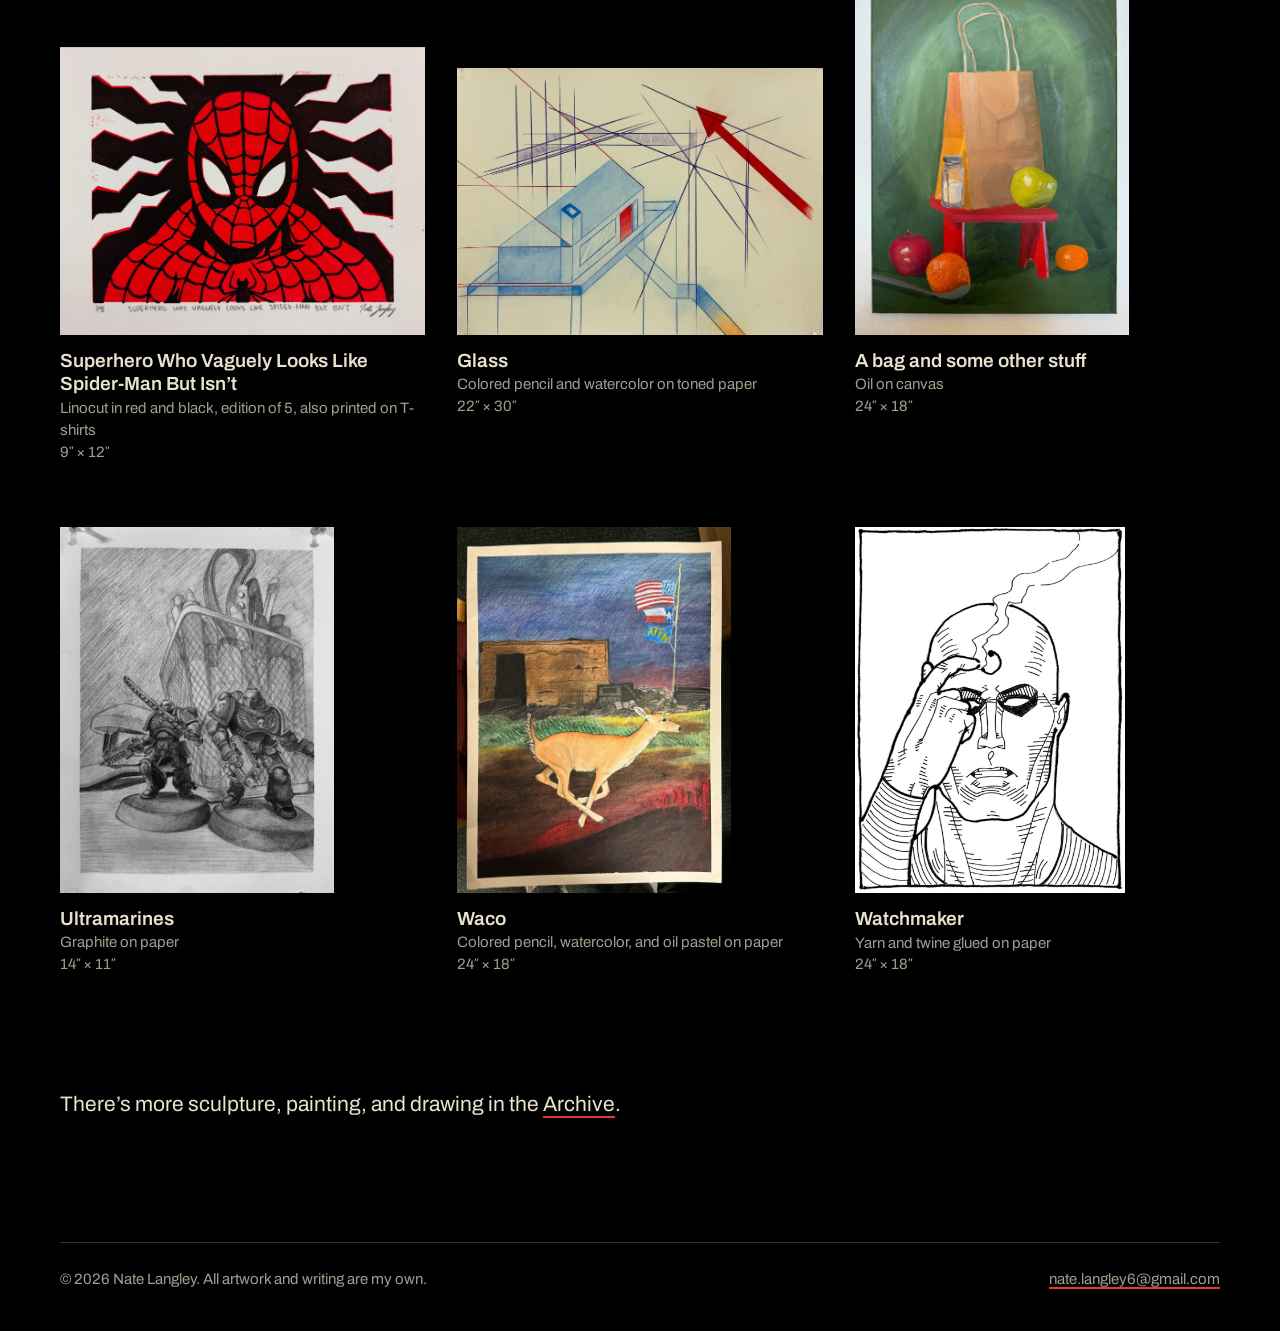
==== commit 9bba48b9: "Add files via upload" ====
--- a/index.html
+++ b/index.html
@@ -4,22 +4,26 @@
 <meta charset="utf-8">
 <meta name="viewport" content="width=device-width, initial-scale=1">
 <title>Nate Langley</title>
-<meta name="description" content="The art portfolio of Nate Langley, an artist and art teacher in training in College Park, Maryland: sculpture, painting, printmaking and drawing.">
+<meta name="description" content="The art portfolio of Nate Langley, an artist and art teacher in training in College Park, Maryland: sculpture, painting, printmaking, and drawing.">
 <link rel="stylesheet" href="style.css">
 <!--
   HOW THIS SITE IS PUT TOGETHER
-  * index.html (this page) holds the main portfolio: the sculpture
-    concentration first, then the range of other media.
+  * index.html (this page) is Selected Work: the sculpture concentration
+    first, then the range of other media. archive.html holds everything else.
   * Each piece is one <figure class="work"> … </figure> block. To change a
-    title, medium or size, edit the text inside its <figcaption>.
-  * Sizes still to fill in say "Size needed". Search for that phrase, replace
-    it with the size, and delete class="todo" from that line.
+    title, medium, or size, edit the text inside its <figcaption>.
+  * Sizes still to fill in say "Size needed". Replace that phrase with the
+    size, and delete class="todo" from that line.
   * To add a piece: put the photo next to these files, copy a whole
     <figure> block, paste it where you want it, and change the file name,
     alt text (a short description for people who can't see the image),
-    title and details. Extra photos of the same piece go in data-more,
+    title, and details. Extra photos of the same piece go in data-more,
     written as file.jpg|description, separated by semicolons.
-  * Colors and fonts live in style.css. The pop-up viewer lives in viewer.js.
+  * A piece with an artist statement opens in the viewer like the rest,
+    with a link to its own page (for example href="kermit.html"). Its
+    photo goes in data-full.
+  * Colors and fonts live in style.css. The pop-up viewer lives in
+    viewer.js, and the back button and the hidden knight live in site.js.
   * Keep every file in the same folder, with no subfolders, when you upload.
 -->
 </head>
@@ -29,7 +33,8 @@
 <header class="wrap top top-home">
   <nav aria-label="Main">
     <ul class="nav">
-      <li><a href="index.html" aria-current="page">Work</a></li>
+      <li><a href="index.html" aria-current="page">Selected Work</a></li>
+      <li><a href="archive.html">Archive</a></li>
       <li><a href="writing.html">Writing</a></li>
       <li><a href="about.html">About</a></li>
     </ul>
@@ -39,46 +44,47 @@
 <main id="main" class="wrap">
   <div class="mast">
     <h1>Nate Langley</h1>
-    <p>Artist and art teacher in training in College Park, Maryland. I make sculpture, paintings, prints and drawings, and I write.</p>
+    <p>Artist and art teacher in training in College Park, Maryland. I make sculpture, paintings, prints, and drawings, and I write.</p>
     <p>Select any piece to see it larger and flip through the rest.</p>
   </div>
 
   <section class="set" id="sculpture" aria-labelledby="sculpture-h">
     <div class="set-head">
       <h2 id="sculpture-h">Sculpture</h2>
-      <p>My concentration: seven sculptures in steel, wood, clay, paper and found objects.</p>
+      <p>My concentration: seven sculptures in steel, wood, clay, paper, and found objects.</p>
     </div>
   <div class="gallery gallery-feature">
     <figure class="work big" id="monolith">
-      <a class="work-pic" href="monolith-snow.jpg" data-more="monolith-scale.jpg|The same column freshly welded, standing beside the artist, who is exactly its height.">
+      <a class="work-pic" href="monolith.html" data-full="monolith-snow.jpg" data-statement data-more="monolith-scale.jpg|The same column freshly welded, standing beside the artist, who is exactly its height.">
         <img src="monolith-snow.jpg" width="1019" height="1600" loading="lazy" alt="A tall square steel column standing in a snowy yard, rusted bright orange on its lower half, with a viewing hole cut near the top.">
       </a>
       <figcaption>
-        <h3>Untitled (The Monolith)</h3>
+        <h3>Untitled (The monolith)</h3>
         <p>Welded steel</p>
-        <p>6 ft tall</p>
+        <p>Approx. 6′ × 14″ × 8.5″</p>
         <p class="statement-link"><a href="monolith.html">Read the artist statement</a></p>
       </figcaption>
     </figure>
     <figure class="work big" id="poo-mans-love">
-      <a class="work-pic" href="poo-mans-love.jpg">
-        <img src="poo-mans-love.jpg" width="1200" height="1600" loading="lazy" alt="A brown coiled serpent sculpture with a troll doll’s smiling face and open arms, an orange VHS reel behind its head like a halo, and a strip of videotape hanging down to the table.">
+      <a class="work-pic" href="poo-mans-love.html" data-full="poo-mans-love.jpg" data-statement>
+        <img src="poo-mans-love.jpg" width="1200" height="1600" loading="lazy" alt="A brown coiled creature with a troll doll’s smiling face and open arms, an orange VHS reel behind its head like a halo, and a strip of videotape hanging down to the table.">
       </a>
       <figcaption>
         <h3>Poo Man’s Love</h3>
-        <p>Wood, deconstructed troll doll, VHS reel and tape, acrylic paint</p>
-        <p>About 14 × 11 in</p>
+        <p>Wood, deconstructed troll doll, VHS reel and tape, and acrylic paint</p>
+        <p>14″ × 11″ × 11″</p>
         <p class="statement-link"><a href="poo-mans-love.html">Read the artist statement</a></p>
       </figcaption>
     </figure>
     <figure class="work" id="kermit">
-      <a class="work-pic" href="kermit-1.jpg" data-more="kermit-2.jpg|The same sculpture seen from the front, standing in a gallery hallway.">
-        <img src="kermit-1.jpg" width="1200" height="1600" loading="lazy" alt="Two tall A-frames of wooden poles lashed together with twine hold up a crossbar, with a Kermit the Frog plush draped over it.">
-      </a>
-      <figcaption>
-        <h3>Hi Ho Kermit the Fraud</h3>
-        <p>Wooden poles, twine and a Kermit the Frog plush</p>
-        <p class="todo">Size needed</p>
+      <a class="work-pic" href="kermit.html" data-full="kermit-1.jpg" data-statement data-more="kermit-2.jpg|The same sculpture seen from the front, standing in a gallery hallway.">
+        <img src="kermit-1.jpg" width="1200" height="1600" loading="lazy" alt="Two tall A-frames of wooden poles lashed together with twine hold up a crossbar. A Kermit the Frog plush with added teeth is impaled through the mouth on the crossbar, his stomach cut open.">
+      </a>
+      <figcaption>
+        <h3>Hi ho, Kermit the Fraud here</h3>
+        <p>Wood, twine, acrylic teeth, and a Kermit the Frog plush</p>
+        <p>6′ × 5.5′ × 4′</p>
+        <p class="statement-link"><a href="kermit.html">Read the artist statement</a></p>
       </figcaption>
     </figure>
     <figure class="work" id="flow">
@@ -87,18 +93,18 @@
       </a>
       <figcaption>
         <h3>Flow</h3>
-        <p>Hardwood, plywood and bent steel rod</p>
-        <p class="todo">Size needed</p>
+        <p>Hardwood, plywood, and bent steel rod</p>
+        <p>18″ × 12″ × 6″</p>
       </figcaption>
     </figure>
     <figure class="work" id="pissman">
       <a class="work-pic" href="pissman.jpg">
-        <img src="pissman.jpg" width="1200" height="1600" loading="lazy" alt="A lumpy ceramic figure glazed bright yellow, with two holes for eyes, a wide mouth and stubby arms.">
+        <img src="pissman.jpg" width="1200" height="1600" loading="lazy" alt="A lumpy ceramic figure glazed bright yellow, with two holes for eyes, a wide mouth, and stubby arms.">
       </a>
       <figcaption>
         <h3>PISSMAN</h3>
         <p>Glazed ceramic</p>
-        <p class="todo">Size needed</p>
+        <p>Just a guy (about 5″ tall)</p>
       </figcaption>
     </figure>
     <figure class="work big" id="overgrowth">
@@ -107,8 +113,8 @@
       </a>
       <figcaption>
         <h3>Overgrowth</h3>
-        <p>Papier-mâché over wire, watercolor and twine, installed in a studio cabinet</p>
-        <p class="todo">Size needed</p>
+        <p>Papier-mâché over wire, watercolor, and twine, installed in a studio cabinet</p>
+        <p>30″ × 23″ × 10″</p>
       </figcaption>
     </figure>
     <figure class="work big" id="untitled-wood">
@@ -118,7 +124,7 @@
       <figcaption>
         <h3>Untitled</h3>
         <p>Cut and stacked wood</p>
-        <p class="todo">Size needed</p>
+        <p>48″ × 10″ × 9″</p>
       </figcaption>
     </figure>
   </div>
@@ -127,28 +133,28 @@
   <section class="set" id="range" aria-labelledby="range-h">
     <div class="set-head">
       <h2 id="range-h">Range</h2>
-      <p>Fifteen works across painting, printmaking, collage and drawing.</p>
+      <p>Fifteen works across painting, printmaking, collage, and drawing.</p>
     </div>
   <div class="gallery">
     <figure class="work" id="pet">
-      <a class="work-pic" href="pet.jpg">
-        <img src="pet.jpg" width="1026" height="1600" loading="lazy" alt="A painting in red, blue and black of a large figure in a starred hoodie resting a hand on the head of a smaller figure whose eyes are closed.">
+      <a class="work-pic" href="pet.html" data-full="pet.jpg" data-statement>
+        <img src="pet.jpg" width="1026" height="1600" loading="lazy" alt="A painting in red, blue, and black of a large figure in a starred hoodie resting a hand on the head of a smaller figure whose eyes are closed.">
       </a>
       <figcaption>
         <h3>Pet</h3>
         <p>Acrylic and colored pencil on cardboard</p>
-        <p>About 8 × 5 in</p>
+        <p>Approx. 8″ × 5″</p>
         <p class="statement-link"><a href="pet.html">Read the artist statement</a></p>
       </figcaption>
     </figure>
     <figure class="work" id="bacon-study">
       <a class="work-pic" href="bacon-study.jpg">
-        <img src="bacon-study.jpg" width="1191" height="1600" loading="lazy" alt="A portrait in the style of Francis Bacon: a man’s face smeared and twisted with streaks of pink, white and red against a pale pink background.">
-      </a>
-      <figcaption>
-        <h3>Francis Bacon Master Study</h3>
+        <img src="bacon-study.jpg" width="1191" height="1600" loading="lazy" alt="A portrait in the style of Francis Bacon: a man’s face smeared and twisted with streaks of pink, white, and red against a pale pink background.">
+      </a>
+      <figcaption>
+        <h3>Francis Bacon (Master Study)</h3>
         <p>Oil on canvas</p>
-        <p class="todo">Size needed</p>
+        <p>24″ × 18″</p>
       </figcaption>
     </figure>
     <figure class="work" id="hurt">
@@ -157,28 +163,28 @@
       </a>
       <figcaption>
         <h3>Hurt</h3>
-        <p>Etching, printed in red and black</p>
-        <p class="todo">Size needed</p>
-      </figcaption>
-    </figure>
-    <figure class="work" id="figure">
+        <p>Etching, printed in black and red, edition of 4</p>
+        <p>11″ × 15″</p>
+      </figcaption>
+    </figure>
+    <figure class="work" id="nude-figure">
       <a class="work-pic" href="figure.jpg">
-        <img src="figure.jpg" width="1200" height="1600" loading="lazy" alt="A colored pencil drawing of a seated nude woman seen from behind, with magenta hair and crosshatched skin in red, yellow and blue.">
-      </a>
-      <figcaption>
-        <h3>Figure</h3>
+        <img src="figure.jpg" width="1200" height="1600" loading="lazy" alt="A colored pencil drawing of a seated nude woman seen from behind, with magenta hair and crosshatched skin in red, yellow, and blue.">
+      </a>
+      <figcaption>
+        <h3>Nude Figure</h3>
         <p>Colored pencil on paper</p>
-        <p class="todo">Size needed</p>
-      </figcaption>
-    </figure>
-    <figure class="work" id="au-plein-air">
+        <p>24″ × 18″</p>
+      </figcaption>
+    </figure>
+    <figure class="work" id="en-plein-air">
       <a class="work-pic" href="au-plein-air.jpg">
         <img src="au-plein-air.jpg" width="1600" height="1200" loading="lazy" alt="A plein air oil painting of stone steps leading up to an old building, with dappled sunlight and yellow-green leaves.">
       </a>
       <figcaption>
-        <h3>Au Plein Air</h3>
+        <h3>En Plein Air</h3>
         <p>Oil on canvas</p>
-        <p class="todo">Size needed</p>
+        <p>18″ × 24″</p>
       </figcaption>
     </figure>
     <figure class="work" id="leprosy">
@@ -187,18 +193,18 @@
       </a>
       <figcaption>
         <h3>Leprosy</h3>
-        <p>Ink, watercolor and colored pencil, collaged on a painted panel</p>
-        <p class="todo">Size needed</p>
+        <p>Ink, watercolor, and colored pencil, collaged on a painted panel</p>
+        <p>14″ × 11″</p>
       </figcaption>
     </figure>
     <figure class="work" id="serious-house">
-      <a class="work-pic" href="serious-diptych.jpg" data-more="serious-house.jpg|Left panel: Batman’s silhouette, cape and pointed ears, against a bright blue light.;serious-earth.jpg|Right panel: the Joker’s face, mostly in shadow, with a wide grin.">
+      <a class="work-pic" href="serious-diptych.jpg" data-more="serious-house.jpg|Left panel: Batman’s silhouette, cape, and pointed ears, against a bright blue light.;serious-earth.jpg|Right panel: the Joker’s face, mostly in shadow, with a wide grin.">
         <img src="serious-diptych.jpg" width="1829" height="1200" loading="lazy" alt="Two dark paintings side by side: Batman’s silhouette against a bright blue light, and the Joker’s grinning face in shadow.">
       </a>
       <figcaption>
         <h3>A Serious House on a Serious Earth</h3>
         <p>Oil on canvas, diptych</p>
-        <p class="todo">Size needed</p>
+        <p>24″ × 38″</p>
       </figcaption>
     </figure>
     <figure class="work" id="poison">
@@ -208,7 +214,7 @@
       <figcaption>
         <h3>Poison</h3>
         <p>Pen and ink on paper</p>
-        <p class="todo">Size needed</p>
+        <p>11″ × 14″</p>
       </figcaption>
     </figure>
     <figure class="work" id="self-portrait-2024">
@@ -218,7 +224,7 @@
       <figcaption>
         <h3>Self Portrait (2024)</h3>
         <p>Graphite and colored pencil on paper</p>
-        <p class="todo">Size needed</p>
+        <p>Approx. 36″ × 13″</p>
       </figcaption>
     </figure>
     <figure class="work" id="superhero">
@@ -228,7 +234,7 @@
       <figcaption>
         <h3>Superhero Who Vaguely Looks Like Spider-Man But Isn’t</h3>
         <p>Linocut in red and black, edition of 5, also printed on T-shirts</p>
-        <p class="todo">Size needed</p>
+        <p>9″ × 12″</p>
       </figcaption>
     </figure>
     <figure class="work" id="glass">
@@ -238,17 +244,17 @@
       <figcaption>
         <h3>Glass</h3>
         <p>Colored pencil and watercolor on toned paper</p>
-        <p class="todo">Size needed</p>
-      </figcaption>
-    </figure>
-    <figure class="work" id="self-portrait-2023">
-      <a class="work-pic" href="self-portrait-2023.jpg">
-        <img src="self-portrait-2023.jpg" width="1198" height="1600" loading="lazy" alt="A painting of the artist seated on a stool, painted almost entirely in hot orange and red against a dark teal background.">
-      </a>
-      <figcaption>
-        <h3>Self Portrait (2023)</h3>
+        <p>22″ × 30″</p>
+      </figcaption>
+    </figure>
+    <figure class="work" id="a-bag">
+      <a class="work-pic" href="bag-still-life.jpg">
+        <img src="bag-still-life.jpg" width="1200" height="1600" loading="lazy" alt="A still life painting of a paper bag, salt shaker, and pear on a red stool, with an apple, two oranges, and a spoon on a green table.">
+      </a>
+      <figcaption>
+        <h3>A bag and some other stuff</h3>
         <p>Oil on canvas</p>
-        <p class="todo">Size needed</p>
+        <p>24″ × 18″</p>
       </figcaption>
     </figure>
     <figure class="work" id="ultramarines">
@@ -258,39 +264,40 @@
       <figcaption>
         <h3>Ultramarines</h3>
         <p>Graphite on paper</p>
-        <p class="todo">Size needed</p>
+        <p>14″ × 11″</p>
       </figcaption>
     </figure>
     <figure class="work" id="waco">
       <a class="work-pic" href="waco.jpg">
-        <img src="waco.jpg" width="1200" height="1600" loading="lazy" alt="A colored pencil drawing of a deer running across dark red ground past a ruined building, under a flagpole flying the U.S. flag, the Texas flag and an ATF flag.">
+        <img src="waco.jpg" width="1200" height="1600" loading="lazy" alt="A drawing of a deer running across dark red ground past a ruined building, under a flagpole flying the U.S. flag, the Texas flag, and an ATF flag.">
       </a>
       <figcaption>
         <h3>Waco</h3>
-        <p>Colored pencil and watercolor on paper</p>
-        <p class="todo">Size needed</p>
+        <p>Colored pencil, watercolor, and oil pastel on paper</p>
+        <p>24″ × 18″</p>
       </figcaption>
     </figure>
     <figure class="work" id="watchmaker">
       <a class="work-pic" href="watchmaker.jpg">
-        <img src="watchmaker.jpg" width="948" height="1280" loading="lazy" alt="A comic-style ink drawing of a bald, masked man rubbing his eye while smoke rises from his forehead.">
+        <img src="watchmaker.jpg" width="948" height="1280" loading="lazy" alt="A comic-style portrait made of black yarn and twine glued on paper: a bald, masked man rubbing his eye while smoke rises from his forehead.">
       </a>
       <figcaption>
         <h3>Watchmaker</h3>
-        <p>Ink on paper</p>
-        <p class="todo">Size needed</p>
+        <p>Yarn and twine glued on paper</p>
+        <p>24″ × 18″</p>
       </figcaption>
     </figure>
   </div>
   </section>
 
-  <p class="more-note">There’s more sculpture, painting and drawing on the <a href="more.html">More work</a> page.</p>
+  <p class="more-note">There’s more sculpture, painting, and drawing in the <a href="archive.html">Archive</a>.</p>
 </main>
 
 <footer class="wrap foot">
   <p>&copy; 2026 Nate Langley. All artwork and writing are my own.</p>
   <p><a href="mailto:nate.langley6@gmail.com">nate.langley6@gmail.com</a></p>
 </footer>
+<script src="site.js"></script>
 
 <dialog class="viewer" id="viewer" aria-label="Artwork viewer">
   <div class="viewer-pics"></div>
--- a/style.css
+++ b/style.css
@@ -67,7 +67,7 @@
 .top-home{justify-content:flex-end}
 .home-link{font:400 48px/1 var(--display);text-decoration:none}
 .home-link:hover{color:var(--red)}
-.nav{display:flex;gap:28px;margin:0;padding:0;list-style:none}
+.nav{display:flex;flex-wrap:wrap;gap:6px 28px;margin:0;padding:0;list-style:none}
 .nav a{
   display:block;
   padding:2px 0;
@@ -141,15 +141,12 @@
 .quote p{margin:0;font-style:italic;max-width:60ch}
 .quote cite{display:block;margin-top:12px;font-style:normal;font-size:15px;line-height:1.45;color:var(--ash)}
 
-.pager{
-  display:flex; flex-wrap:wrap; justify-content:space-between; gap:16px 32px;
-  margin:88px 0 0; padding-top:24px;
-  border-top:1px solid var(--edge);
-}
-.pager a{text-decoration:none;font-size:19px;font-weight:600;font-stretch:75%}
-.pager a:last-child{text-align:right;margin-left:auto}
-.pager small{display:block;font-size:15px;font-weight:400;font-stretch:100%;color:var(--ash)}
-.pager a:hover small{color:var(--ash)}
+.back-row{margin:88px 0 0;padding-top:28px;border-top:1px solid var(--edge)}
+
+/* the fun fact box on a statement page */
+.fact{margin:36px 0 0;max-width:62ch;padding:22px 26px 24px;border:2px solid var(--edge)}
+.fact h2{margin:0 0 12px;font:400 48px/.9 var(--display)}
+.fact p{margin:0}
 
 /* ---------- writing ---------- */
 .intro{margin:0 0 40px;max-width:40em;font-size:21px;line-height:1.45}
@@ -228,6 +225,21 @@
 }
 .viewer-buttons button:hover{border-color:var(--red)}
 .viewer-buttons [data-close]{margin-left:auto}
+
+/* ---------- the hidden knight (see site.js) ---------- */
+.knight{position:fixed;left:0;bottom:12px;z-index:50;pointer-events:none}
+.knight-body{background:url("knight.png") 0 0 no-repeat;image-rendering:pixelated}
+.knight-says{
+  position:absolute; bottom:calc(100% + 10px);
+  transform:translateX(-50%);
+  margin:0; padding:4px 12px 7px;
+  white-space:nowrap;
+  font:400 24px/1 var(--display);
+  color:var(--bone); background:var(--ink);
+  border:2px solid var(--bone);
+  opacity:0;
+}
+.knight-says.show{opacity:1}
 
 /* ---------- 404 ---------- */
 .lost p{font-size:21px;max-width:36em}
@@ -278,7 +290,8 @@
   .intro{font-size:19px}
   .dogma{padding:22px 22px 24px}
   .dogma-name{font-size:96px}
-  .pager{margin-top:64px}
+  .back-row{margin-top:64px}
+  .fact{padding:18px 18px 20px}
   .foot{margin-top:88px}
 }
 @media (max-width:400px){
